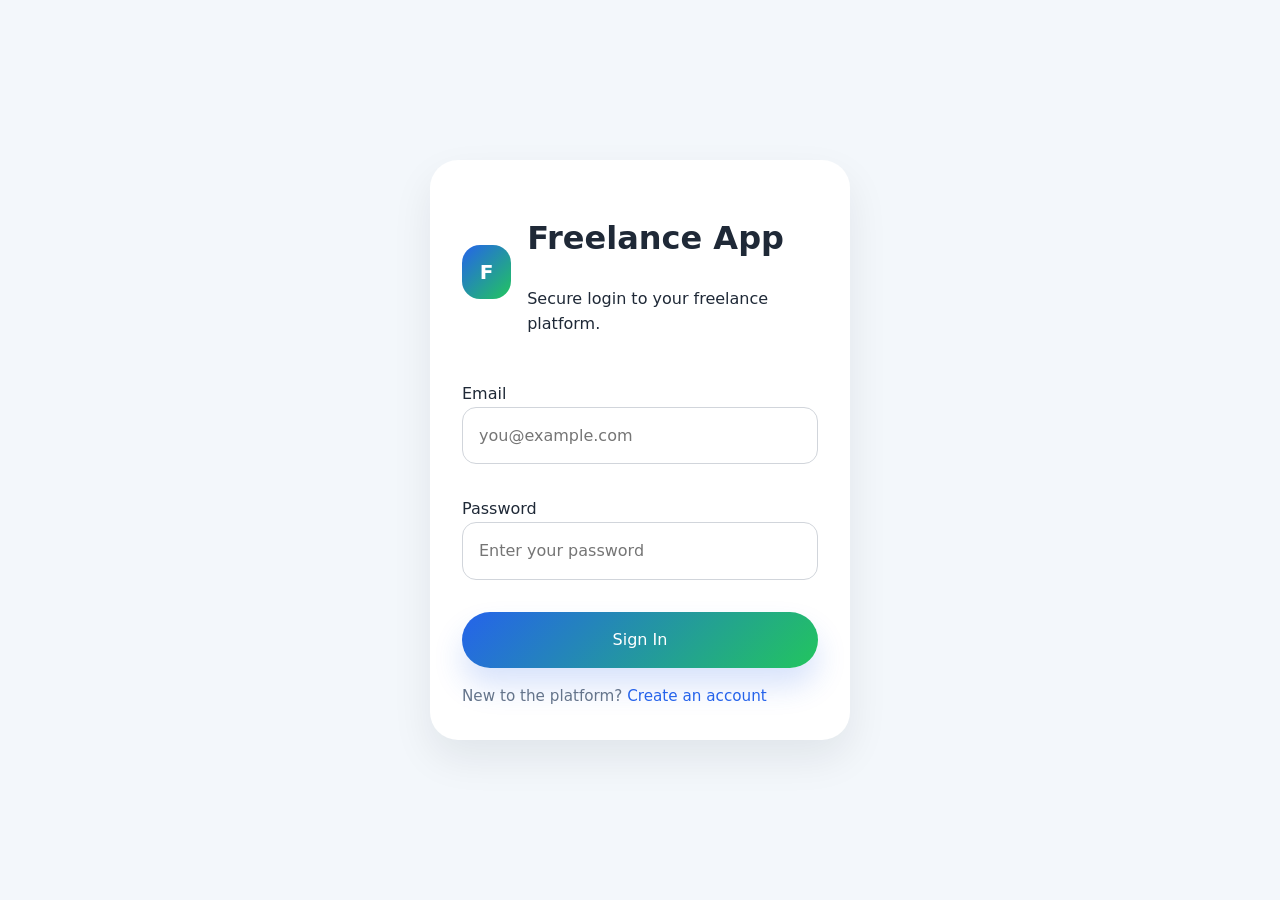
==== src/main/resources/static/admin.html @ 23005ce6 "Initial commit" ====
<!DOCTYPE html>
<html lang="en">
<head>
  <meta charset="UTF-8" />
  <meta name="viewport" content="width=device-width, initial-scale=1.0" />
  <title>Admin Panel | Freelance Application Platform</title>
  <link rel="stylesheet" href="css/style.css" />
  <link rel="stylesheet" href="css/dashboard.css" />
</head>
<body>
  <div class="dashboard-shell">
    <aside class="sidebar" id="sidebar">
      <div class="brand-sidebar">
        <div class="brand-mark small">F</div>
        <div>
          <h2>Freelance App</h2>
          <p>Work, manage, connect.</p>
        </div>
      </div>
      <nav class="sidebar-nav">
        <a href="dashboard.html" class="nav-link">Dashboard</a>
        <a href="jobs.html" class="nav-link">Jobs</a>
        <a href="applications.html" class="nav-link">Applications</a>
        <a href="chat.html" class="nav-link">Chat</a>
        <a href="notifications.html" class="nav-link">Notifications</a>
        <a href="profile.html" class="nav-link">Profile</a>
        <a href="admin.html" class="nav-link active role-admin">Admin Panel</a>
      </nav>
    </aside>
    <div class="main-content">
      <header class="topbar">
        <button class="icon-btn sidebar-toggle" id="sidebarToggle">☰</button>
        <div class="topbar-title"><h1>Admin Panel</h1></div>
        <div class="topbar-actions">
          <div class="user-chip" id="userChip"></div>
          <button class="btn btn-secondary" id="logoutButton">Logout</button>
        </div>
      </header>
      <section class="dashboard-grid admin-grid">
        <div class="card stats-card">
          <h3>Total Users</h3>
          <p class="stat-number" id="adminUsersCount">0</p>
        </div>
        <div class="card stats-card">
          <h3>Active Jobs</h3>
          <p class="stat-number" id="adminJobsCount">0</p>
        </div>
        <div class="card stats-card">
          <h3>Pending Reports</h3>
          <p class="stat-number" id="adminReportsCount">0</p>
        </div>
      </section>
      <section class="content-section admin-section">
        <div class="section-header"><h2>Manage users</h2></div>
        <div class="admin-table card">
          <div class="table-headings">
            <span>Name</span>
            <span>Email</span>
            <span>Role</span>
            <span>Status</span>
          </div>
          <div id="adminUsersList"></div>
        </div>
      </section>
      <section class="content-section admin-section">
        <div class="section-header"><h2>Moderate jobs</h2></div>
        <div class="admin-table card">
          <div class="table-headings">
            <span>Job</span>
            <span>Client</span>
            <span>Category</span>
            <span>Action</span>
          </div>
          <div id="adminJobsList"></div>
        </div>
      </section>
    </div>
  </div>
  <script src="js/api.js"></script>
  <script src="js/main.js"></script>
  <script src="js/navigation.js"></script>
</body>
</html>
---- src/main/resources/static/css/style.css ----
:root {
  --bg: #f3f7fb;
  --surface: #ffffff;
  --surface-soft: #eef3f7;
  --text: #1f2937;
  --muted: #64748b;
  --primary: #2563eb;
  --primary-soft: #bfdbfe;
  --success: #16a34a;
  --warning: #f59e0b;
  --danger: #ef4444;
  --border: #d1d5db;
  --shadow: 0 18px 40px rgba(15, 23, 42, 0.08);
  --radius: 18px;
}

* {
  box-sizing: border-box;
}

html,
body {
  margin: 0;
  min-height: 100%;
  font-family: Inter, system-ui, -apple-system, BlinkMacSystemFont, "Segoe UI", sans-serif;
  background: var(--bg);
  color: var(--text);
}

body {
  line-height: 1.6;
}

a {
  color: var(--primary);
  text-decoration: none;
}

a:hover {
  text-decoration: underline;
}

button,
input,
select,
textarea {
  font: inherit;
}

button {
  cursor: pointer;
}

img {
  max-width: 100%;
}

.btn {
  border: none;
  border-radius: 999px;
  padding: 0.95rem 1.35rem;
  display: inline-flex;
  align-items: center;
  justify-content: center;
  gap: 0.5rem;
  transition: transform 0.2s ease, box-shadow 0.2s ease;
}

.btn:hover {
  transform: translateY(-1px);
}

.btn-primary {
  background: linear-gradient(135deg, #2563eb 0%, #22c55e 100%);
  color: #fff;
  box-shadow: 0 18px 30px rgba(37, 99, 235, 0.18);
}

.btn-secondary {
  background: #ffffff;
  color: var(--text);
  border: 1px solid var(--border);
}

.btn-block {
  width: 100%;
}

.card {
  background: var(--surface);
  border: 1px solid rgba(148, 163, 184, 0.18);
  border-radius: var(--radius);
  padding: 1.75rem;
  box-shadow: var(--shadow);
}

input,
select,
textarea {
  width: 100%;
  border: 1px solid var(--border);
  border-radius: 14px;
  padding: 0.95rem 1rem;
  background: #fff;
  color: var(--text);
  outline: none;
  transition: border-color 0.2s ease, box-shadow 0.2s ease;
}

input:focus,
select:focus,
textarea:focus {
  border-color: rgba(37, 99, 235, 0.5);
  box-shadow: 0 0 0 4px rgba(37, 99, 235, 0.08);
}

.form-group {
  margin-bottom: 1rem;
}

.form-row {
  display: grid;
  gap: 1rem;
  grid-template-columns: repeat(2, 1fr);
}

textarea {
  min-height: 130px;
}

.auth-page {
  min-height: 100vh;
  display: grid;
  place-items: center;
  padding: 2rem;
}

.auth-card {
  max-width: 420px;
  width: 100%;
  padding: 2rem;
  border-radius: 28px;
  box-shadow: var(--shadow);
  background: var(--surface);
}

.brand-block {
  display: flex;
  align-items: center;
  gap: 1rem;
  margin-bottom: 1.75rem;
}

.brand-mark {
  width: 54px;
  height: 54px;
  border-radius: 18px;
  display: grid;
  place-items: center;
  background: linear-gradient(135deg, #2563eb 0%, #22c55e 100%);
  color: #fff;
  font-weight: 700;
  font-size: 1.25rem;
}

.brand-mark.small {
  width: 48px;
  height: 48px;
}

.auth-form h1,
.auth-form p {
  margin: 0;
}

.auth-form {
  display: grid;
  gap: 1rem;
}

.form-note {
  font-size: 0.95rem;
  color: var(--muted);
}

.form-note a {
  color: var(--primary);
}

.dashboard-shell {
  display: grid;
  grid-template-columns: 280px 1fr;
  min-height: 100vh;
}

.main-content {
  padding: 1.75rem;
}

.topbar {
  display: flex;
  gap: 1rem;
  align-items: center;
  justify-content: space-between;
  margin-bottom: 1.75rem;
}

.topbar-title h1 {
  margin: 0;
  font-size: 1.5rem;
}

.topbar-actions {
  display: flex;
  align-items: center;
  gap: 0.75rem;
}

.user-chip {
  background: var(--surface-soft);
  border-radius: 999px;
  padding: 0.75rem 1rem;
  color: var(--text);
}

.icon-btn {
  background: var(--surface);
  border: 1px solid var(--border);
  border-radius: 14px;
  padding: 0.75rem 0.95rem;
}

.sidebar {
  background: var(--surface);
  border-right: 1px solid rgba(148, 163, 184, 0.16);
  padding: 2rem 1.5rem;
  display: flex;
  flex-direction: column;
  gap: 1.75rem;
}

.brand-sidebar {
  display: flex;
  gap: 1rem;
  align-items: center;
}

.sidebar-nav {
  display: grid;
  gap: 0.65rem;
}

.nav-link {
  display: block;
  padding: 0.95rem 1rem;
  border-radius: 16px;
  color: var(--text);
  border: 1px solid transparent;
  transition: background 0.2s ease, border-color 0.2s ease;
}

.nav-link:hover,
.nav-link.active {
  background: var(--surface-soft);
  border-color: rgba(37, 99, 235, 0.12);
}

.section-header {
  display: flex;
  align-items: flex-end;
  justify-content: space-between;
  gap: 1rem;
  margin-bottom: 1.5rem;
}

.section-header h2 {
  margin: 0;
}

.section-header p {
  margin: 0.35rem 0 0;
  color: var(--muted);
}

.stats-card {
  min-height: 150px;
}

.stat-number {
  font-size: 2.35rem;
  margin: 0.75rem 0 0.5rem;
}

.stat-note {
  color: var(--muted);
}

.dashboard-grid {
  display: grid;
  gap: 1.5rem;
  grid-template-columns: repeat(4, minmax(180px, 1fr));
}

.dashboard-cards {
  display: grid;
  gap: 1.25rem;
  grid-template-columns: repeat(3, minmax(220px, 1fr));
}

.overview-card {
  min-height: 170px;
}

.job-badge {
  display: inline-flex;
  align-items: center;
  gap: 0.4rem;
  background: rgba(37, 99, 235, 0.12);
  color: #1d4ed8;
  border-radius: 999px;
  padding: 0.5rem 0.85rem;
  margin-top: 0.9rem;
}

.job-description,
.muted-text {
  color: var(--muted);
}

.job-description {
  margin: 1rem 0;
}

.jobs-grid,
.notifications-list,
.chat-list,
.admin-table,
.applications-table {
  display: grid;
  gap: 1rem;
}

.jobs-grid {
  grid-template-columns: repeat(auto-fit, minmax(280px, 1fr));
}

.notifications-list .notification-item,
.applications-table .table-row,
.admin-table .table-row,
.chat-list .chat-item {
  padding: 1rem;
  border-radius: 18px;
  background: var(--surface-soft);
}

.table-headings,
.table-row {
  display: grid;
  grid-template-columns: 3fr 2fr 2fr 2fr;
  gap: 1rem;
  align-items: center;
}

.table-headings {
  padding: 1rem;
  font-weight: 700;
  color: var(--muted);
}

.table-row span,
.table-row .status-pill,
.notification-item p,
.chat-item p {
  margin: 0;
}

.status-pill {
  display: inline-flex;
  align-items: center;
  justify-content: center;
  padding: 0.5rem 0.75rem;
  border-radius: 999px;
  font-size: 0.9rem;
  color: #fff;
}

.status-pending {
  background: #fbbf24;
}

.status-accepted {
  background: #16a34a;
}

.status-rejected {
  background: #ef4444;
}

.status-withdrawn {
  background: #64748b;
  color: #fff;
}

.empty-state {
  padding: 1.5rem;
  border-radius: 18px;
  background: var(--surface-soft);
  color: var(--muted);
  text-align: center;
}

.toast {
  position: fixed;
  right: 1.5rem;
  bottom: 1.5rem;
  min-width: 260px;
  border-radius: 18px;
  padding: 1rem 1.25rem;
  background: rgba(15, 23, 42, 0.95);
  color: #fff;
  box-shadow: 0 20px 40px rgba(15, 23, 42, 0.3);
  z-index: 100;
  opacity: 0;
  transform: translateY(20px);
  transition: opacity 0.25s ease, transform 0.25s ease;
}

.toast.show {
  opacity: 1;
  transform: translateY(0);
}

.toast.success {
  background: #16a34a;
}

.toast.error {
  background: #ef4444;
}

.role-admin,
.role-freelancer,
.role-client {
  display: none;
}

@media (max-width: 1080px) {
  .dashboard-shell {
    grid-template-columns: 240px 1fr;
  }
}

@media (max-width: 860px) {
  .dashboard-shell {
    grid-template-columns: 1fr;
  }

  .sidebar {
    position: fixed;
    inset: 0 auto auto 0;
    width: 280px;
    transform: translateX(-100%);
    transition: transform 0.25s ease;
    z-index: 50;
    height: 100vh;
  }

  .sidebar.open {
    transform: translateX(0);
  }

  .main-content {
    padding: 1.5rem;
  }

  .topbar {
    flex-wrap: wrap;
  }

  .section-header {
    flex-direction: column;
    align-items: flex-start;
  }

  .form-row {
    grid-template-columns: 1fr;
  }

  .dashboard-grid,
  .dashboard-cards {
    grid-template-columns: 1fr;
  }
}

@media (max-width: 640px) {
  .auth-card,
  .card {
    border-radius: 24px;
  }

  .topbar-actions {
    flex-wrap: wrap;
  }

  .topbar-actions button,
  .topbar-actions .user-chip {
    width: 100%;
  }
}
---- src/main/resources/static/css/dashboard.css ----
.content-section {
  margin-bottom: 1.75rem;
}

.job-details-card {
  display: grid;
  gap: 1.5rem;
}

.job-summary h2 {
  margin: 0;
}

.job-meta {
  color: var(--muted);
  margin: 0.85rem 0;
}

.post-job-card {
  padding: 1.75rem;
}

.job-form {
  display: grid;
  gap: 1rem;
}

.job-form input,
.job-form textarea {
  background: #f8fbff;
}

.job-form button {
  align-self: flex-start;
}

.profile-grid {
  display: grid;
  gap: 1.5rem;
  grid-template-columns: 320px 1fr;
}

.profile-card,
.profile-edit-card {
  min-height: 260px;
}

.profile-avatar-stack {
  position: relative;
  width: 100px;
  height: 100px;
  margin-bottom: 1rem;
}

.profile-photo {
  width: 100px;
  height: 100px;
  border-radius: 24px;
  object-fit: cover;
  display: none;
  border: 2px solid var(--border, #d1d5db);
}

.profile-avatar {
  width: 100px;
  height: 100px;
  border-radius: 24px;
  display: grid;
  place-items: center;
  background: linear-gradient(135deg, #2563eb 0%, #22c55e 100%);
  color: #fff;
  font-size: 2rem;
}

.profile-photo-actions {
  margin-top: 1rem;
}

.profile-photo-actions .muted-hint {
  margin: 0.5rem 0 0;
  font-size: 0.85rem;
  color: var(--muted);
}

.user-chip-avatar {
  width: 28px;
  height: 28px;
  border-radius: 50%;
  object-fit: cover;
  vertical-align: middle;
  margin-right: 0.35rem;
}

.profile-edit-card .form-group {
  margin-bottom: 1rem;
}

.applications-table {
  min-height: 240px;
}

.applications-table .table-row {
  padding: 1rem;
  background: var(--surface);
}

.admin-grid {
  grid-template-columns: repeat(3, minmax(200px, 1fr));
}

.admin-section {
  margin-top: 1rem;
}

.admin-table {
  padding: 0;
}

.admin-table .table-row {
  padding: 1rem;
}

.admin-table .table-row span:last-child {
  justify-self: start;
}

.admin-table button {
  padding: 0.65rem 1rem;
}

.notifications-list {
  display: grid;
}

.notification-item {
  display: grid;
  gap: 0.35rem;
}

.notification-item h3 {
  margin: 0;
}

.chat-shell {
  display: grid;
  grid-template-columns: 320px 1fr;
  gap: 1.5rem;
}

.chat-list {
  padding: 1rem;
}

.chat-window {
  display: grid;
  gap: 1rem;
  padding: 1rem;
}

.chat-header {
  border-bottom: 1px solid rgba(148, 163, 184, 0.18);
  padding-bottom: 1rem;
}

.messages-panel {
  min-height: 420px;
  overflow-y: auto;
  display: grid;
  gap: 0.75rem;
}

.chat-input-form {
  display: grid;
  grid-template-columns: 1fr auto;
  gap: 0.75rem;
}

@media (max-width: 860px) {
  .profile-grid,
  .admin-grid,
  .chat-shell {
    grid-template-columns: 1fr;
  }
}
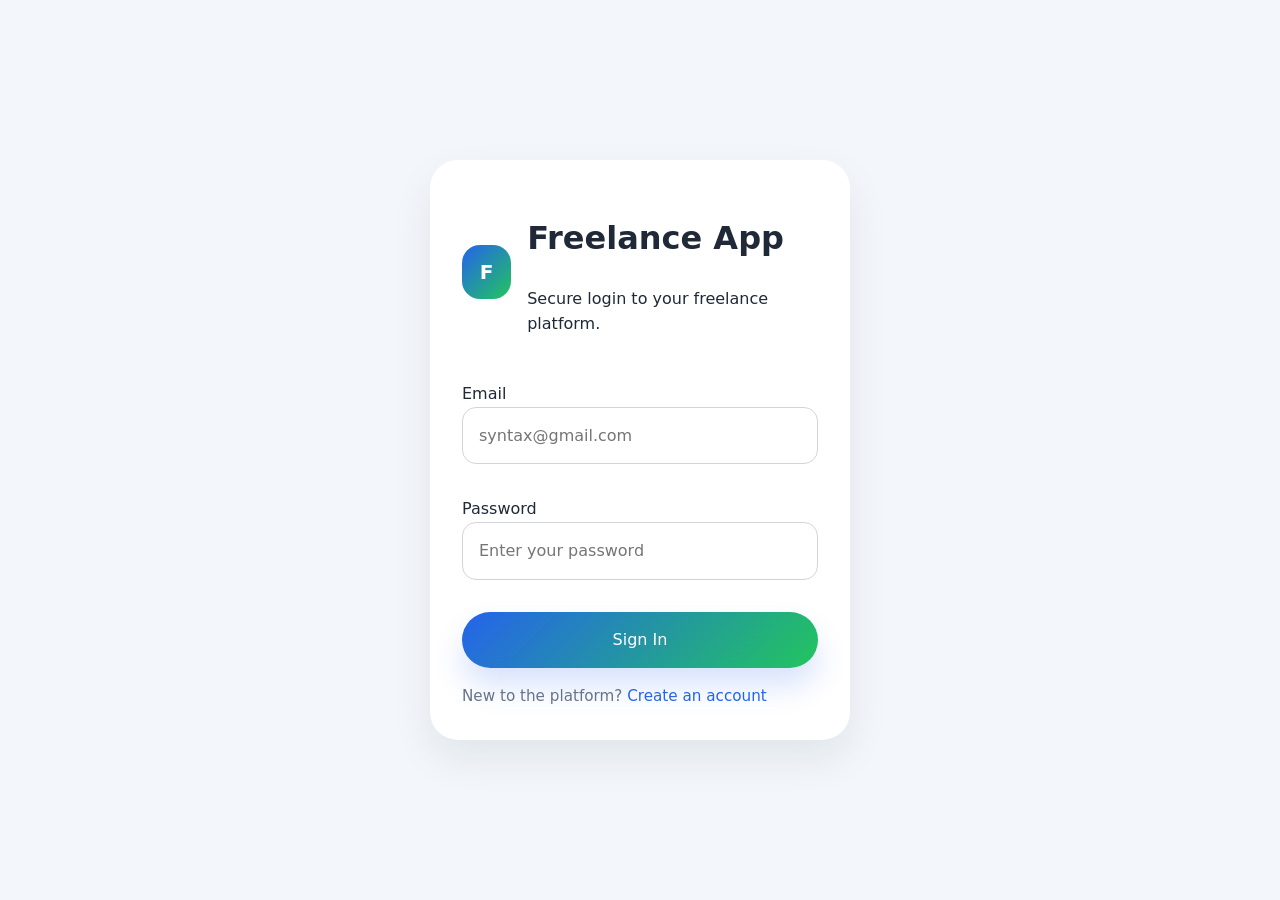
==== commit bfea9bf3: "added sql" ====
--- a/src/main/resources/static/admin.html
+++ b/src/main/resources/static/admin.html
@@ -1,5 +1,6 @@
 <!DOCTYPE html>
 <html lang="en">
+<htlm lang="sw">
 <head>
   <meta charset="UTF-8" />
   <meta name="viewport" content="width=device-width, initial-scale=1.0" />
